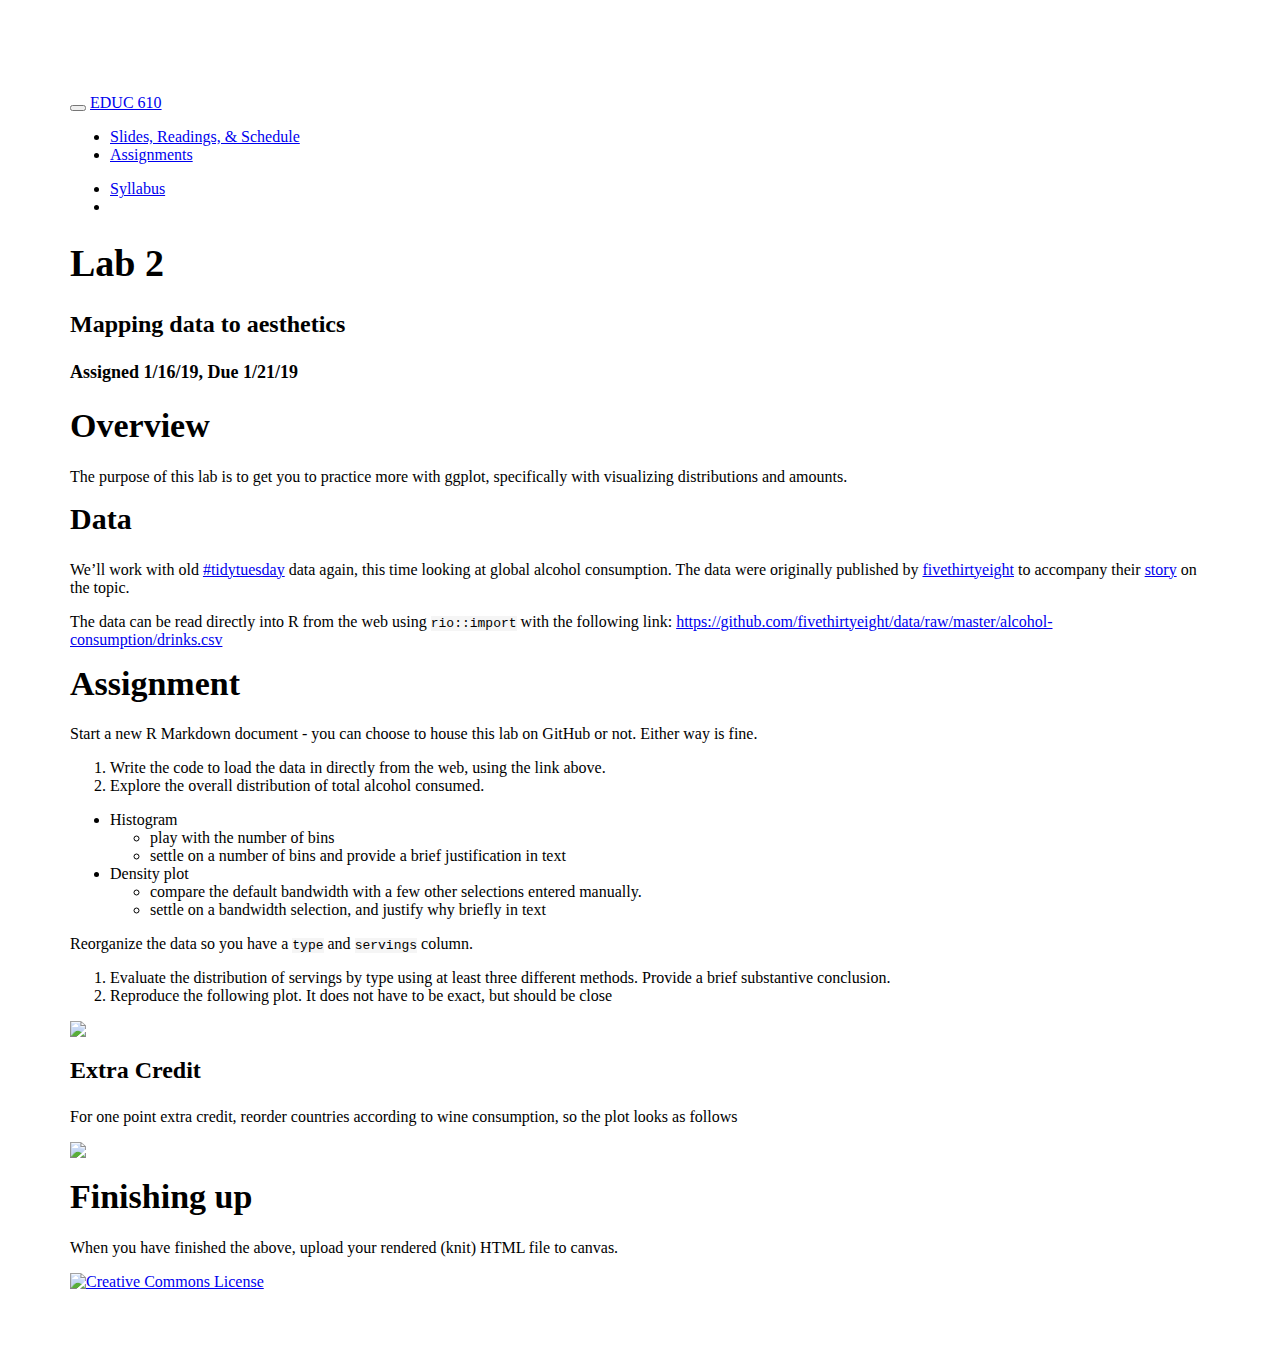
==== lab2.html @ 47f7afe4 "post lab 2" ====
<!DOCTYPE html>

<html>

<head>

<meta charset="utf-8" />
<meta name="generator" content="pandoc" />
<meta http-equiv="X-UA-Compatible" content="IE=EDGE" />




<title>Lab 2</title>

<script src="site_libs/jquery-1.11.3/jquery.min.js"></script>
<meta name="viewport" content="width=device-width, initial-scale=1" />
<link href="site_libs/bootstrap-3.3.5/css/journal.min.css" rel="stylesheet" />
<script src="site_libs/bootstrap-3.3.5/js/bootstrap.min.js"></script>
<script src="site_libs/bootstrap-3.3.5/shim/html5shiv.min.js"></script>
<script src="site_libs/bootstrap-3.3.5/shim/respond.min.js"></script>
<script src="site_libs/jqueryui-1.11.4/jquery-ui.min.js"></script>
<link href="site_libs/tocify-1.9.1/jquery.tocify.css" rel="stylesheet" />
<script src="site_libs/tocify-1.9.1/jquery.tocify.js"></script>
<script src="site_libs/navigation-1.1/tabsets.js"></script>
<link href="site_libs/highlightjs-9.12.0/default.css" rel="stylesheet" />
<script src="site_libs/highlightjs-9.12.0/highlight.js"></script>
<link href="site_libs/font-awesome-5.1.0/css/all.css" rel="stylesheet" />
<link href="site_libs/font-awesome-5.1.0/css/v4-shims.css" rel="stylesheet" />
<script src="highlight-custom.js"></script>

<style type="text/css">code{white-space: pre;}</style>
<style type="text/css">
  pre:not([class]) {
    background-color: white;
  }
</style>
<script type="text/javascript">
if (window.hljs) {
  hljs.configure({languages: []});
  hljs.initHighlightingOnLoad();
  if (document.readyState && document.readyState === "complete") {
    window.setTimeout(function() { hljs.initHighlighting(); }, 0);
  }
}
</script>



<style type="text/css">
h1 {
  font-size: 34px;
}
h1.title {
  font-size: 38px;
}
h2 {
  font-size: 30px;
}
h3 {
  font-size: 24px;
}
h4 {
  font-size: 18px;
}
h5 {
  font-size: 16px;
}
h6 {
  font-size: 12px;
}
.table th:not([align]) {
  text-align: left;
}
</style>

<link rel="stylesheet" href="website-custom.css" type="text/css" />



<style type = "text/css">
.main-container {
  max-width: 940px;
  margin-left: auto;
  margin-right: auto;
}
code {
  color: inherit;
  background-color: rgba(0, 0, 0, 0.04);
}
img {
  max-width:100%;
}
.tabbed-pane {
  padding-top: 12px;
}
.html-widget {
  margin-bottom: 20px;
}
button.code-folding-btn:focus {
  outline: none;
}
summary {
  display: list-item;
}
</style>


<style type="text/css">
/* padding for bootstrap navbar */
body {
  padding-top: 61px;
  padding-bottom: 40px;
}
/* offset scroll position for anchor links (for fixed navbar)  */
.section h1 {
  padding-top: 66px;
  margin-top: -66px;
}
.section h2 {
  padding-top: 66px;
  margin-top: -66px;
}
.section h3 {
  padding-top: 66px;
  margin-top: -66px;
}
.section h4 {
  padding-top: 66px;
  margin-top: -66px;
}
.section h5 {
  padding-top: 66px;
  margin-top: -66px;
}
.section h6 {
  padding-top: 66px;
  margin-top: -66px;
}
.dropdown-submenu {
  position: relative;
}
.dropdown-submenu>.dropdown-menu {
  top: 0;
  left: 100%;
  margin-top: -6px;
  margin-left: -1px;
  border-radius: 0 6px 6px 6px;
}
.dropdown-submenu:hover>.dropdown-menu {
  display: block;
}
.dropdown-submenu>a:after {
  display: block;
  content: " ";
  float: right;
  width: 0;
  height: 0;
  border-color: transparent;
  border-style: solid;
  border-width: 5px 0 5px 5px;
  border-left-color: #cccccc;
  margin-top: 5px;
  margin-right: -10px;
}
.dropdown-submenu:hover>a:after {
  border-left-color: #ffffff;
}
.dropdown-submenu.pull-left {
  float: none;
}
.dropdown-submenu.pull-left>.dropdown-menu {
  left: -100%;
  margin-left: 10px;
  border-radius: 6px 0 6px 6px;
}
</style>

<script>
// manage active state of menu based on current page
$(document).ready(function () {
  // active menu anchor
  href = window.location.pathname
  href = href.substr(href.lastIndexOf('/') + 1)
  if (href === "")
    href = "index.html";
  var menuAnchor = $('a[href="' + href + '"]');

  // mark it active
  menuAnchor.parent().addClass('active');

  // if it's got a parent navbar menu mark it active as well
  menuAnchor.closest('li.dropdown').addClass('active');
});
</script>

<!-- tabsets -->

<style type="text/css">
.tabset-dropdown > .nav-tabs {
  display: inline-table;
  max-height: 500px;
  min-height: 44px;
  overflow-y: auto;
  background: white;
  border: 1px solid #ddd;
  border-radius: 4px;
}

.tabset-dropdown > .nav-tabs > li.active:before {
  content: "";
  font-family: 'Glyphicons Halflings';
  display: inline-block;
  padding: 10px;
  border-right: 1px solid #ddd;
}

.tabset-dropdown > .nav-tabs.nav-tabs-open > li.active:before {
  content: "&#xe258;";
  border: none;
}

.tabset-dropdown > .nav-tabs.nav-tabs-open:before {
  content: "";
  font-family: 'Glyphicons Halflings';
  display: inline-block;
  padding: 10px;
  border-right: 1px solid #ddd;
}

.tabset-dropdown > .nav-tabs > li.active {
  display: block;
}

.tabset-dropdown > .nav-tabs > li > a,
.tabset-dropdown > .nav-tabs > li > a:focus,
.tabset-dropdown > .nav-tabs > li > a:hover {
  border: none;
  display: inline-block;
  border-radius: 4px;
  background-color: transparent;
}

.tabset-dropdown > .nav-tabs.nav-tabs-open > li {
  display: block;
  float: none;
}

.tabset-dropdown > .nav-tabs > li {
  display: none;
}
</style>

<!-- code folding -->



<style type="text/css">

#TOC {
  margin: 25px 0px 20px 0px;
}
@media (max-width: 768px) {
#TOC {
  position: relative;
  width: 100%;
}
}

@media print {
.toc-content {
  /* see https://github.com/w3c/csswg-drafts/issues/4434 */
  float: right;
}
}

.toc-content {
  padding-left: 30px;
  padding-right: 40px;
}

div.main-container {
  max-width: 1200px;
}

div.tocify {
  width: 20%;
  max-width: 260px;
  max-height: 85%;
}

@media (min-width: 768px) and (max-width: 991px) {
  div.tocify {
    width: 25%;
  }
}

@media (max-width: 767px) {
  div.tocify {
    width: 100%;
    max-width: none;
  }
}

.tocify ul, .tocify li {
  line-height: 20px;
}

.tocify-subheader .tocify-item {
  font-size: 0.90em;
}

.tocify .list-group-item {
  border-radius: 0px;
}


</style>



</head>

<body>


<div class="container-fluid main-container">


<!-- setup 3col/9col grid for toc_float and main content  -->
<div class="row-fluid">
<div class="col-xs-12 col-sm-4 col-md-3">
<div id="TOC" class="tocify">
</div>
</div>

<div class="toc-content col-xs-12 col-sm-8 col-md-9">




<div class="navbar navbar-default  navbar-fixed-top" role="navigation">
  <div class="container">
    <div class="navbar-header">
      <button type="button" class="navbar-toggle collapsed" data-toggle="collapse" data-target="#navbar">
        <span class="icon-bar"></span>
        <span class="icon-bar"></span>
        <span class="icon-bar"></span>
      </button>
      <a class="navbar-brand" href="index.html">EDUC 610</a>
    </div>
    <div id="navbar" class="navbar-collapse collapse">
      <ul class="nav navbar-nav">
        <li>
  <a href="schedule.html">Slides, Readings, &amp; Schedule</a>
</li>
<li>
  <a href="assignments.html">Assignments</a>
</li>
      </ul>
      <ul class="nav navbar-nav navbar-right">
        <li>
  <a href="site-syllabus.html">Syllabus</a>
</li>
<li>
  <a href="https://github.com/uo-datasci-specialization/c2-dataviz-2020">
    <span class="fa fa-github"></span>
     
  </a>
</li>
      </ul>
    </div><!--/.nav-collapse -->
  </div><!--/.container -->
</div><!--/.navbar -->

<div class="fluid-row" id="header">



<h1 class="title toc-ignore">Lab 2</h1>
<h3 class="subtitle">Mapping data to aesthetics</h3>
<h4 class="date">Assigned 1/16/19, Due 1/21/19</h4>

</div>


<div id="overview" class="section level1">
<h1>Overview</h1>
<p>The purpose of this lab is to get you to practice more with ggplot, specifically with visualizing distributions and amounts.</p>
<div id="data" class="section level2">
<h2>Data</h2>
<p>We’ll work with old <a href="https://twitter.com/search?q=%23tidytuesday&amp;src=tyah">#tidytuesday</a> data again, this time looking at global alcohol consumption. The data were originally published by <a href="https://github.com/fivethirtyeight/data">fivethirtyeight</a> to accompany their <a href="https://fivethirtyeight.com/features/dear-mona-followup-where-do-people-drink-the-most-beer-wine-and-spirits/">story</a> on the topic.</p>
<p>The data can be read directly into R from the web using <code>rio::import</code> with the following link: <a href="https://github.com/fivethirtyeight/data/raw/master/alcohol-consumption/drinks.csv" class="uri">https://github.com/fivethirtyeight/data/raw/master/alcohol-consumption/drinks.csv</a></p>
</div>
</div>
<div id="assignment" class="section level1">
<h1>Assignment</h1>
<p>Start a new R Markdown document - you can choose to house this lab on GitHub or not. Either way is fine.</p>
<ol style="list-style-type: decimal">
<li>Write the code to load the data in directly from the web, using the link above.</li>
<li>Explore the overall distribution of total alcohol consumed.</li>
</ol>
<ul>
<li>Histogram
<ul>
<li>play with the number of bins</li>
<li>settle on a number of bins and provide a brief justification in text</li>
</ul></li>
<li>Density plot
<ul>
<li>compare the default bandwidth with a few other selections entered manually.</li>
<li>settle on a bandwidth selection, and justify why briefly in text</li>
</ul></li>
</ul>
<p>Reorganize the data so you have a <code>type</code> and <code>servings</code> column.</p>
<ol style="list-style-type: decimal">
<li>Evaluate the distribution of servings by type using at least three different methods. Provide a brief substantive conclusion.</li>
<li>Reproduce the following plot. It does not have to be exact, but should be close</li>
</ol>
<p><img src="lab2_files/figure-html/unnamed-chunk-1-1.png" width="960" /></p>
<div id="extra-credit" class="section level3">
<h3>Extra Credit</h3>
<p>For one point extra credit, reorder countries according to wine consumption, so the plot looks as follows</p>
<p><img src="lab2_files/figure-html/unnamed-chunk-2-1.png" width="960" /></p>
</div>
</div>
<div id="finishing-up" class="section level1">
<h1>Finishing up</h1>
<p>When you have finished the above, upload your rendered (knit) HTML file to canvas.</p>
</div>

<p>
<a rel="license" href="http://creativecommons.org/licenses/by-nc/4.0/">
<img alt="Creative Commons License" style="border-width:0" src="by-nc.png" width="65"/></a>
<link rel="stylesheet" href="website-custom.css" type="text/css" />
</p>
<script src="highlight-custom.js"></script>


</div>
</div>

</div>

<script>

// add bootstrap table styles to pandoc tables
function bootstrapStylePandocTables() {
  $('tr.header').parent('thead').parent('table').addClass('table table-condensed');
}
$(document).ready(function () {
  bootstrapStylePandocTables();
});


</script>

<!-- tabsets -->

<script>
$(document).ready(function () {
  window.buildTabsets("TOC");
});

$(document).ready(function () {
  $('.tabset-dropdown > .nav-tabs > li').click(function () {
    $(this).parent().toggleClass('nav-tabs-open')
  });
});
</script>

<!-- code folding -->

<script>
$(document).ready(function ()  {

    // move toc-ignore selectors from section div to header
    $('div.section.toc-ignore')
        .removeClass('toc-ignore')
        .children('h1,h2,h3,h4,h5').addClass('toc-ignore');

    // establish options
    var options = {
      selectors: "h1,h2,h3",
      theme: "bootstrap3",
      context: '.toc-content',
      hashGenerator: function (text) {
        return text.replace(/[.\\/?&!#<>]/g, '').replace(/\s/g, '_').toLowerCase();
      },
      ignoreSelector: ".toc-ignore",
      scrollTo: 0
    };
    options.showAndHide = true;
    options.smoothScroll = true;

    // tocify
    var toc = $("#TOC").tocify(options).data("toc-tocify");
});
</script>

<!-- dynamically load mathjax for compatibility with self-contained -->
<script>
  (function () {
    var script = document.createElement("script");
    script.type = "text/javascript";
    script.src  = "https://mathjax.rstudio.com/latest/MathJax.js?config=TeX-AMS-MML_HTMLorMML";
    document.getElementsByTagName("head")[0].appendChild(script);
  })();
</script>

</body>
</html>
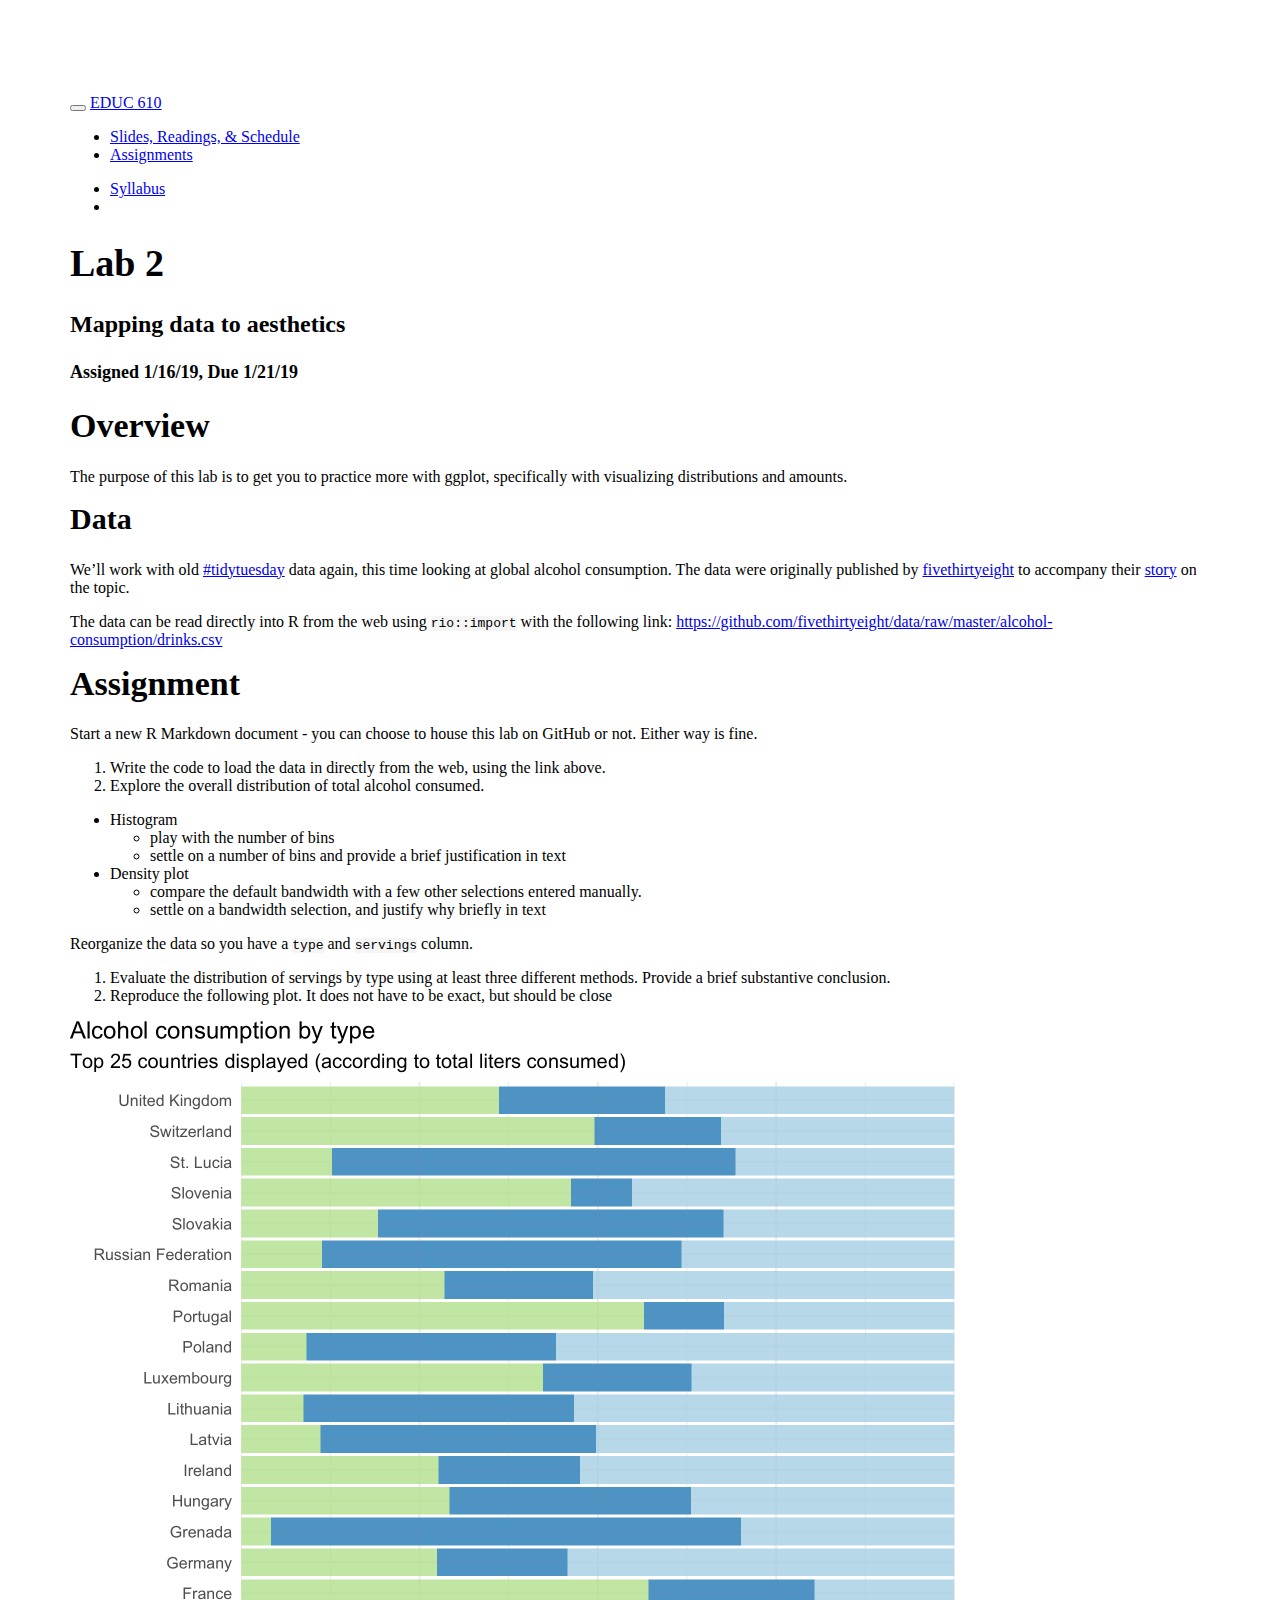
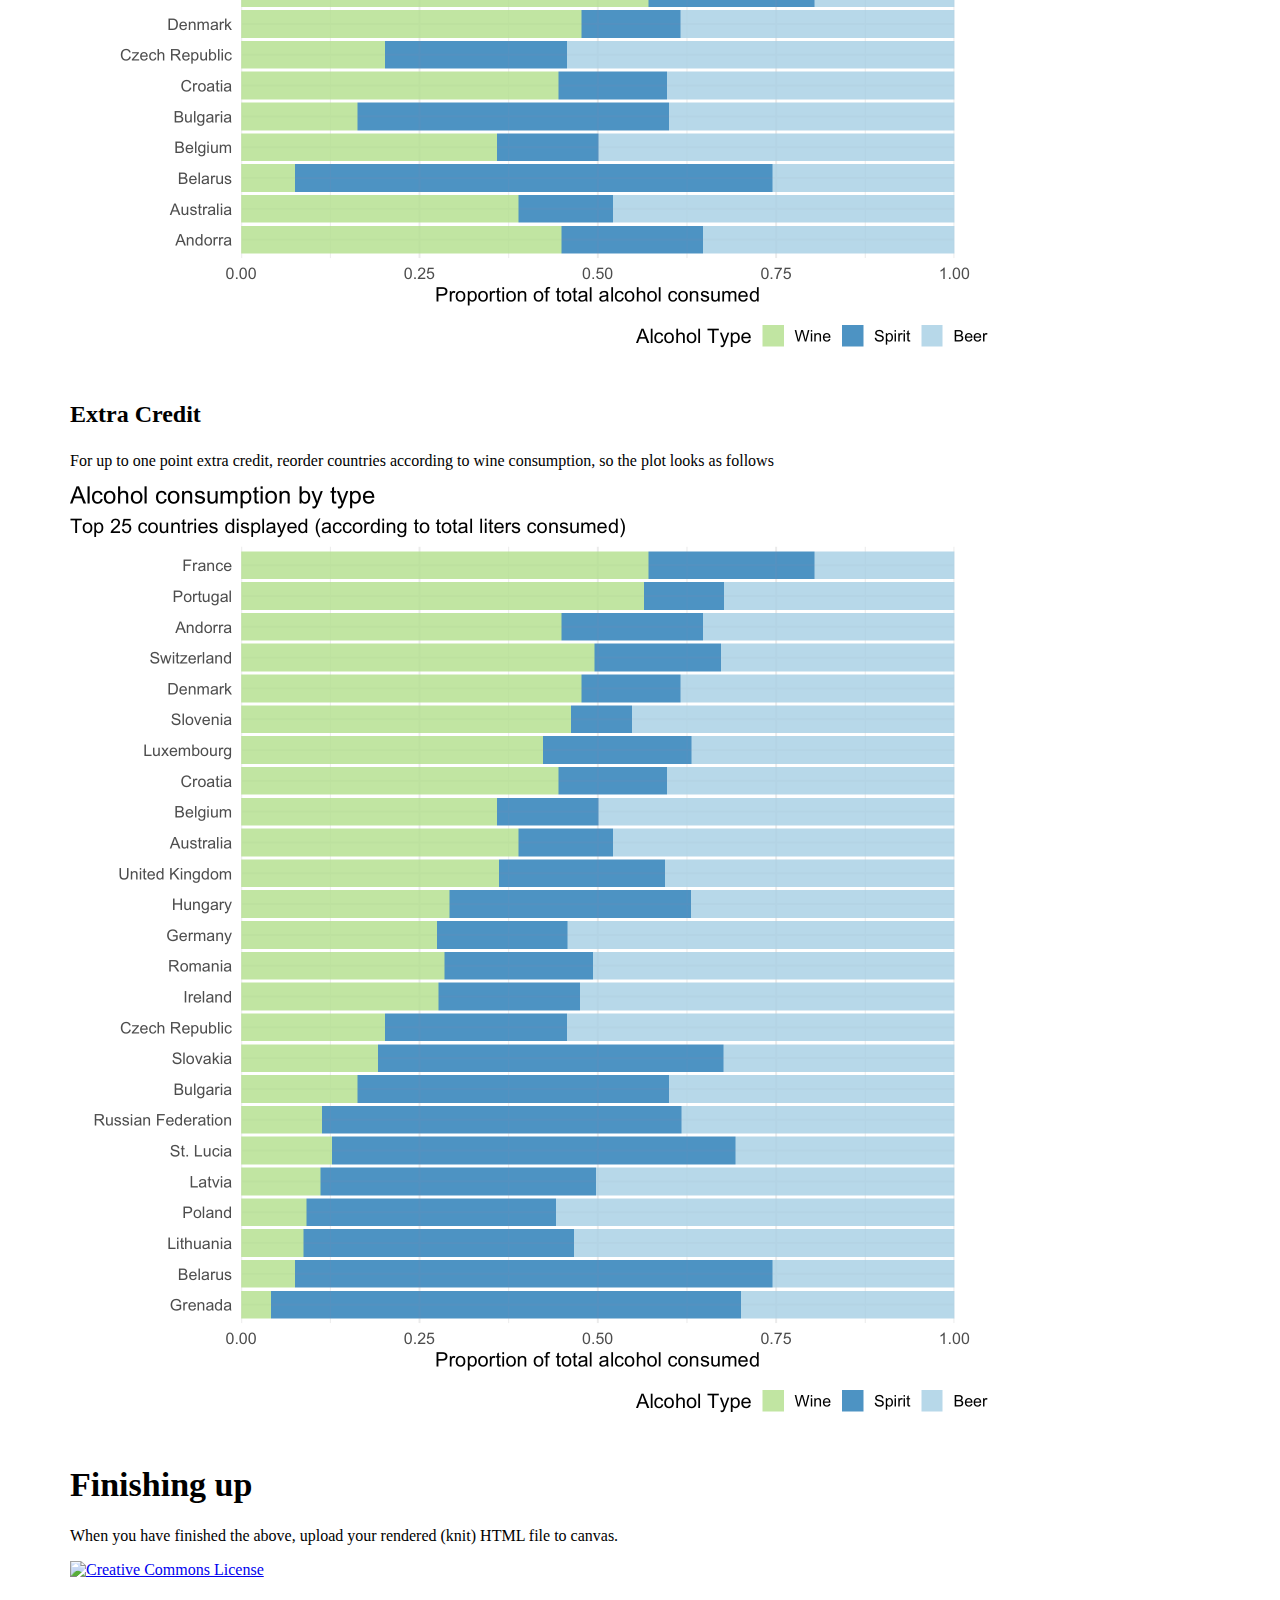
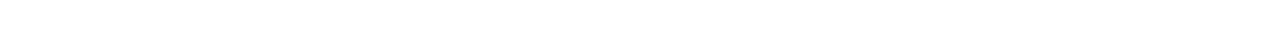
==== commit e1ec2583: "trying to force lab 2 to re-render" ====
--- a/lab2.html
+++ b/lab2.html
@@ -420,7 +420,7 @@
 <p><img src="lab2_files/figure-html/unnamed-chunk-1-1.png" width="960" /></p>
 <div id="extra-credit" class="section level3">
 <h3>Extra Credit</h3>
-<p>For one point extra credit, reorder countries according to wine consumption, so the plot looks as follows</p>
+<p>For up to one point extra credit, reorder countries according to wine consumption, so the plot looks as follows</p>
 <p><img src="lab2_files/figure-html/unnamed-chunk-2-1.png" width="960" /></p>
 </div>
 </div>
